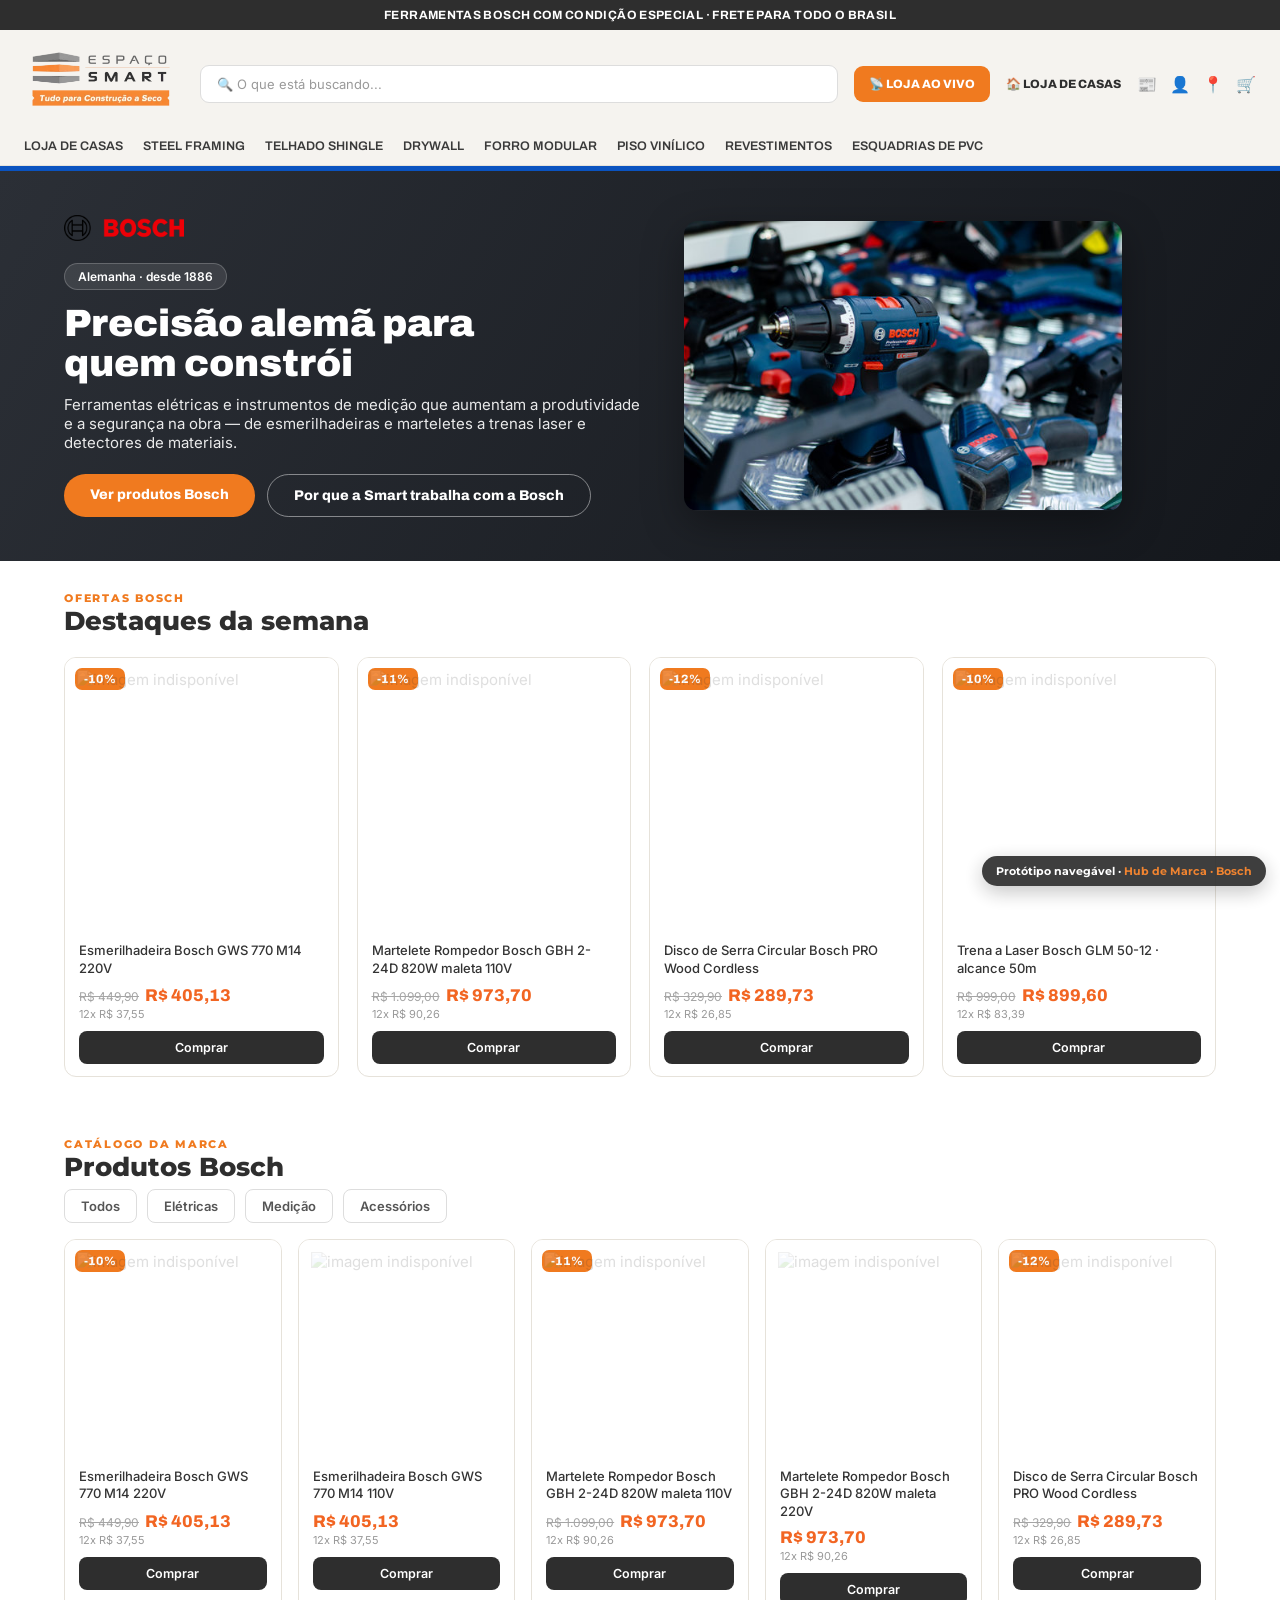
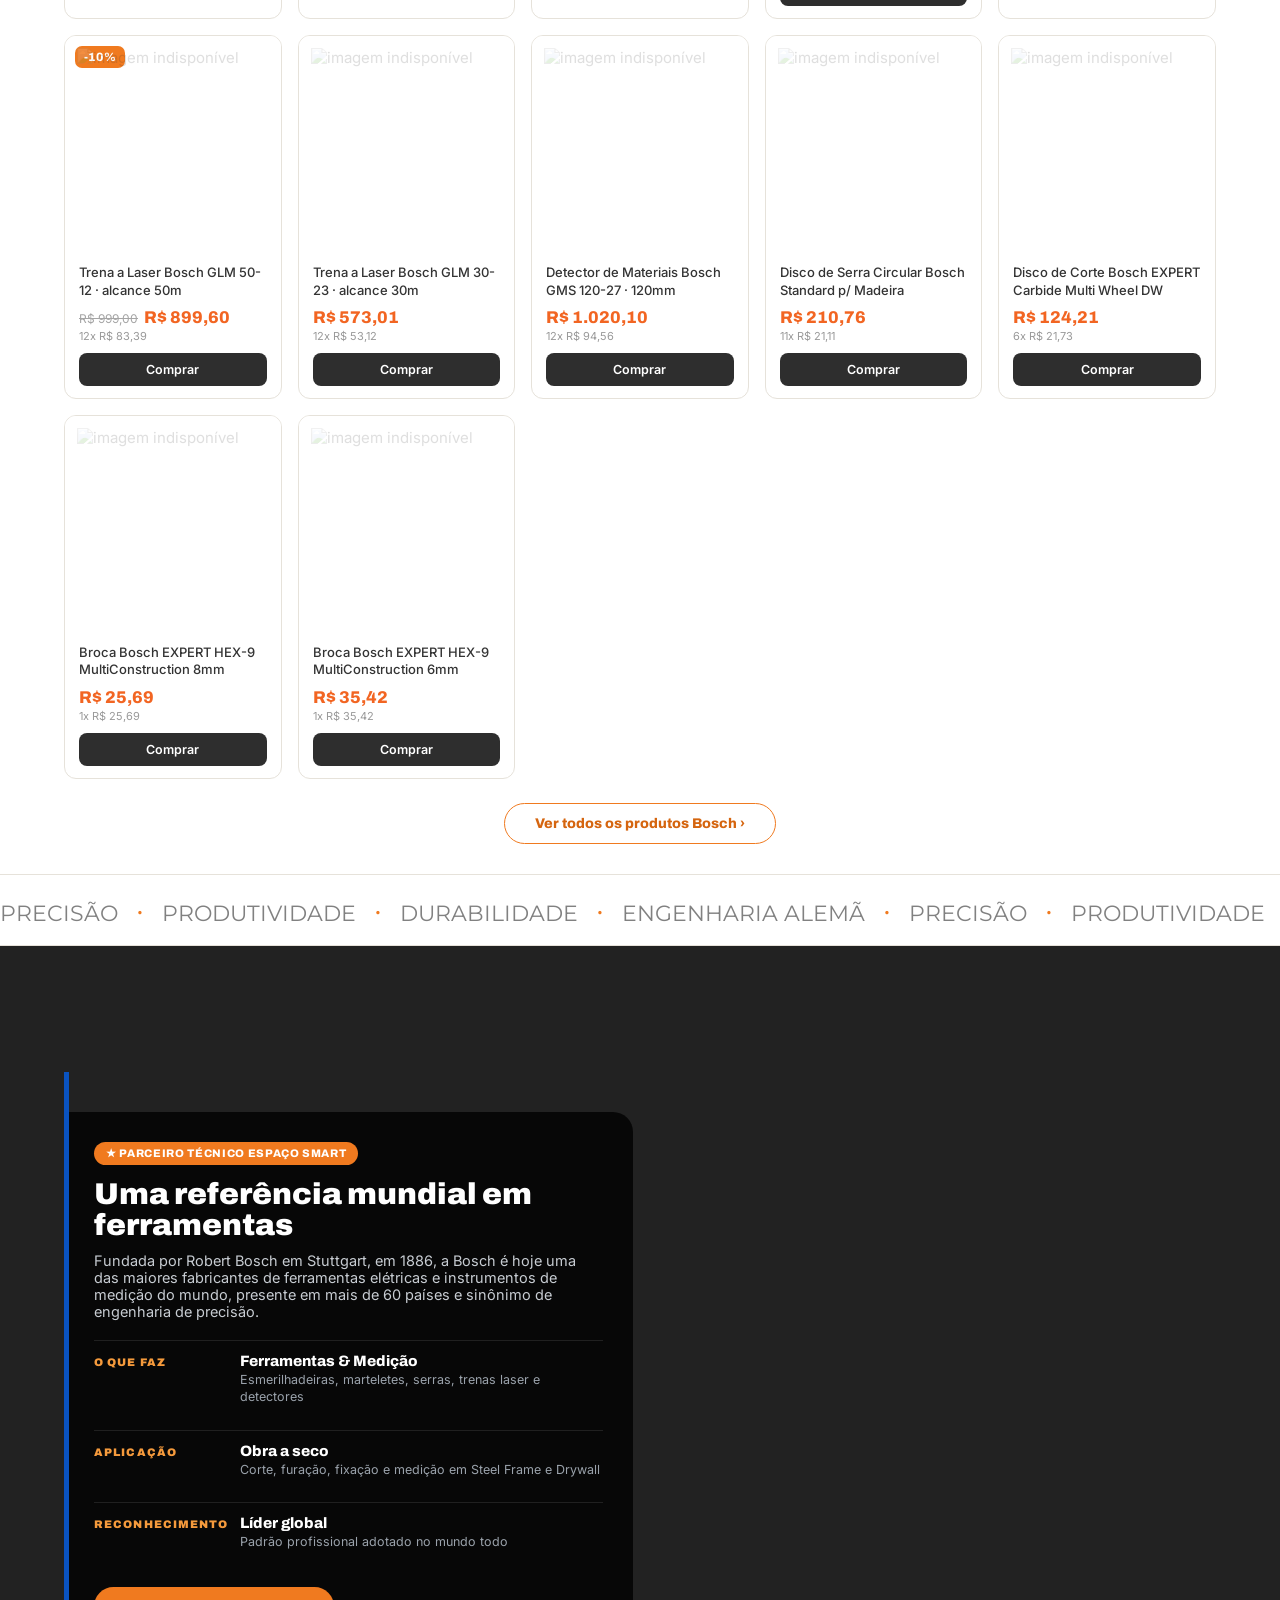
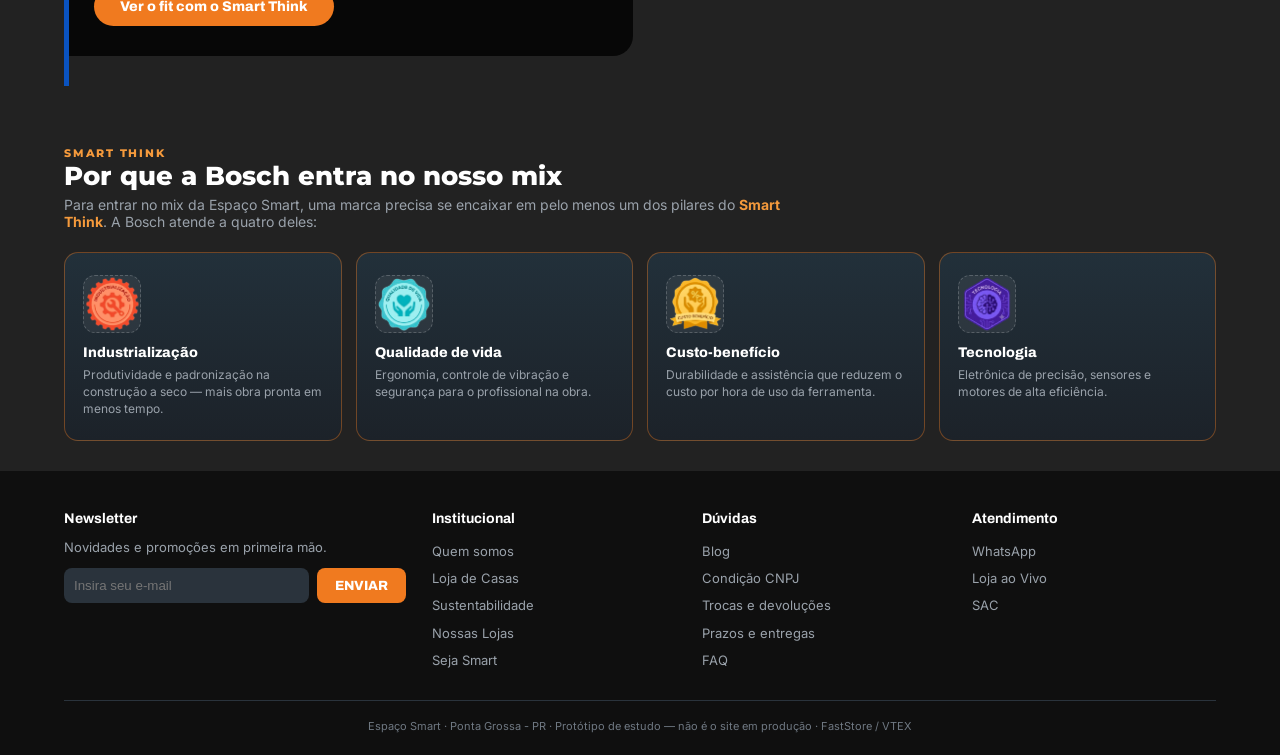
==== marca-bosch/index.html @ 86fde52f "Criação de um modelo para um novo site da Espaço Smart" ====
<!doctype html>
<html lang="pt-BR">
  <head>
    <meta charset="UTF-8" />
    <meta name="viewport" content="width=device-width, initial-scale=1.0" />
    <title>Espaço Smart — Marca Bosch</title>
    <link rel="preconnect" href="https://fonts.googleapis.com" />
    <link rel="preconnect" href="https://fonts.gstatic.com" crossorigin />
    <link
      href="https://fonts.googleapis.com/css2?family=Archivo:wght@600;700;800;900&family=Inter:wght@400;500;600;700&family=Montserrat:wght@400;500;600;700&display=swap"
      rel="stylesheet"
    />
    <link rel="stylesheet" href="../style.css" />
    <link rel="stylesheet" href="style.css" />
  </head>
  <body class="brand-bosch">
    <!-- Hub de marca Bosch — catálogo real Espaço Smart -->
    <div class="badge">Protótipo navegável · <b>Hub de Marca · Bosch</b></div>

    <div class="topbar">
      FERRAMENTAS BOSCH COM CONDIÇÃO ESPECIAL · FRETE PARA TODO O BRASIL
    </div>

    <!-- HEADER reaproveitado -->
    <header>
      <div class="hd">
        <a class="logo" href="../index.html">
          <img src="../img/logo.webp" alt="Espaço Smart" />
        </a>
        <div class="search">🔍 O que está buscando...</div>
        <div class="live">📡 LOJA AO VIVO</div>
        <a class="casas-lnk" href="../index.html#casas">🏠 LOJA DE CASAS</a>
        <div class="hicons">
          <span>📰</span><span>👤</span><span>📍</span><span>🛒</span>
        </div>
      </div>
      <nav class="main">
        <a href="../index.html#casas">LOJA DE CASAS</a>
        <a href="../index.html">STEEL FRAMING</a>
        <a href="../hub-shingle/index.html">TELHADO SHINGLE</a>
        <a href="../index.html">DRYWALL</a>
        <a href="../index.html">FORRO MODULAR</a>
        <a href="../index.html">PISO VINÍLICO</a>
        <a href="../index.html">REVESTIMENTOS</a>
        <a href="../index.html">ESQUADRIAS DE PVC</a>
      </nav>
    </header>

    <!-- ===================== BRAND HERO ===================== -->
    <section class="brand-hero">
      <div class="brand-strip"></div>
      <div class="bh-in">
        <div class="bh-txt">
          <div class="bh-logo">
            <img src="../img/Bosch-logo.svg.webp" alt="Bosch" />
          </div>
          <span class="bh-origin">Alemanha · desde 1886</span>
          <h1>Precisão alemã para<br />quem constrói</h1>
          <p>
            Ferramentas elétricas e instrumentos de medição que aumentam a
            produtividade e a segurança na obra — de esmerilhadeiras e
            marteletes a trenas laser e detectores de materiais.
          </p>
          <div class="bh-cta">
            <a class="cta" href="#produtos">Ver produtos Bosch</a>
            <a class="cta ghost" href="#smartthink"
              >Por que a Smart trabalha com a Bosch</a
            >
          </div>
        </div>
        <div class="bh-pic"><img src="../img/Bosh_img1.jpg" alt="Bosch" /></div>
      </div>
    </section>

    <!-- ===================== BLOCO COMERCIAL ===================== -->
    <div class="wrap">
      <section class="pad">
        <div class="sec-head">
          <div>
            <div class="eye">Ofertas Bosch</div>
            <h2 class="blk">Destaques da semana</h2>
          </div>
        </div>
        <div class="row4" id="ofertasBosch"></div>
      </section>

      <section class="pad" id="produtos">
        <div class="eye">Catálogo da marca</div>
        <h2 class="blk">Produtos Bosch</h2>
        <div class="tabs" id="bTabs"></div>
        <div class="row5" id="bGrid"></div>
        <div class="vermais-wrap">
          <a class="vermais" id="verTodos" target="_blank" rel="noopener"
            >Ver todos os produtos Bosch ›</a
          >
        </div>
      </section>
    </div>

    <div class="marq"><div class="tk" id="mqBrand"></div></div>

    <!-- ===================== BLOCO INSTITUCIONAL ===================== -->
    <div class="inst">
      <div class="wrap">
        <!-- história / reconhecimento — layout próprio, arte transborda pelo topo -->
        <section class="pad">
          <div class="brand-story">
            <div class="bs-content">
              <span class="pion">★ Parceiro técnico Espaço Smart</span>
              <h2>Uma referência mundial em ferramentas</h2>
              <p class="lead">
                Fundada por Robert Bosch em Stuttgart, em 1886, a Bosch é hoje
                uma das maiores fabricantes de ferramentas elétricas e
                instrumentos de medição do mundo, presente em mais de 60 países
                e sinônimo de engenharia de precisão.
              </p>
              <div class="bs-rows">
                <div class="bs-row">
                  <span class="bs-k">O QUE FAZ</span>
                  <div>
                    <h5>Ferramentas & Medição</h5>
                    <p>
                      Esmerilhadeiras, marteletes, serras, trenas laser e
                      detectores
                    </p>
                  </div>
                </div>
                <div class="bs-row">
                  <span class="bs-k">APLICAÇÃO</span>
                  <div>
                    <h5>Obra a seco</h5>
                    <p>
                      Corte, furação, fixação e medição em Steel Frame e Drywall
                    </p>
                  </div>
                </div>
                <div class="bs-row">
                  <span class="bs-k">RECONHECIMENTO</span>
                  <div>
                    <h5>Líder global</h5>
                    <p>Padrão profissional adotado no mundo todo</p>
                  </div>
                </div>
              </div>
              <a class="cta" href="#smartthink">Ver o fit com o Smart Think</a>
            </div>
            <!-- ARTE (placeholder): banner do site — trocar por arte exclusiva -->
          </div>
        </section>

        <!-- SMART THINK -->
        <section class="pad" id="smartthink">
          <div class="eye" style="color: var(--laranja-2)">Smart Think</div>
          <h2 class="blk">Por que a Bosch entra no nosso mix</h2>
          <p class="st-sub">
            Para entrar no mix da Espaço Smart, uma marca precisa se encaixar em
            pelo menos um dos pilares do <b>Smart Think</b>. A Bosch atende a
            quatro deles:
          </p>
          <div class="smartthink" id="pillars"></div>
        </section>
      </div>
    </div>

    <!-- FOOTER reaproveitado -->
    <footer>
      <div class="wrap">
        <div class="ftg">
          <div>
            <h5>Newsletter</h5>
            <p style="color: #9aa2ab">Novidades e promoções em primeira mão.</p>
            <div class="np">
              <input placeholder="Insira seu e-mail" /><button>ENVIAR</button>
            </div>
          </div>
          <div>
            <h5>Institucional</h5>
            <ul>
              <li><a href="../index.html">Quem somos</a></li>
              <li><a href="../index.html#casas">Loja de Casas</a></li>
              <li>Sustentabilidade</li>
              <li>Nossas Lojas</li>
              <li>Seja Smart</li>
            </ul>
          </div>
          <div>
            <h5>Dúvidas</h5>
            <ul>
              <li>Blog</li>
              <li>Condição CNPJ</li>
              <li>Trocas e devoluções</li>
              <li>Prazos e entregas</li>
              <li>FAQ</li>
            </ul>
          </div>
          <div>
            <h5>Atendimento</h5>
            <ul>
              <li>WhatsApp</li>
              <li>Loja ao Vivo</li>
              <li>SAC</li>
            </ul>
          </div>
        </div>
        <div class="ftbar">
          Espaço Smart · Ponta Grossa - PR · Protótipo de estudo — não é o site
          em produção · FastStore / VTEX
        </div>
      </div>
    </footer>

    <script src="script.js"></script>
  </body>
</html>
---- style.css ----
:root {
  --laranja: #f07a1f;
  --laranja-esc: #d5650f;
  --laranja-2: #f59a3c;
  --ink: #2e2e2e;
  --ink2: #4a4b4d;
  --body: #4a4a4a;
  --mut: #8a857b;
  --line: #e6e2da;
  --panel: #f5f3ef;
  --white: #fff;
  --preco: #f26522;
  --riscado: #a5a5a5;
  --verde: #2f7d5b;
  --slate: #222222;
  --slate2: #0f0f0f;
}
* {
  box-sizing: border-box;
}
html {
  scroll-behavior: smooth;
}
body {
  margin: 0;
  font-family: "Inter", system-ui, sans-serif;
  color: var(--ink);
  background: #fff;
  font-size: 15px;
  -webkit-font-smoothing: antialiased;
}
img {
  display: block;
  max-width: 100%;
}
a {
  color: inherit;
  text-decoration: none;
}
.wrap {
  max-width: 1200px;
  margin: 0 auto;
  padding: 0 24px;
}
h2.blk {
  font-family: "montserrat";
  font-weight: 800;
  font-size: 26px;
  margin: 0 0 4px;
}
.eye {
  font-family: "montserrat";
  font-weight: 800;
  font-size: 11px;
  letter-spacing: 0.16em;
  text-transform: uppercase;
  color: var(--laranja);
}

/* badge protótipo */
.badge {
  position: fixed;
  right: 14px;
  bottom: 14px;
  z-index: 200;
  background: var(--ink);
  color: #fff;
  font-family: "Montserrat";
  font-weight: 700;
  font-size: 11px;
  padding: 8px 14px;
  border-radius: 999px;
  box-shadow: 0 6px 20px rgba(0, 0, 0, 0.25);
  opacity: 0.92;
}
.badge b {
  color: var(--laranja);
}

/* ===== topbar + header ===== */
.topbar {
  background: var(--ink);
  color: #fff;
  text-align: center;
  font-family: "Archivo";
  font-weight: 700;
  font-size: 12px;
  letter-spacing: 0.03em;
  padding: 8px;
}
header {
  background: var(--panel);
  position: sticky;
  top: 0;
  z-index: 60;
  border-bottom: 1px solid var(--line);
}
.hd {
  display: flex;
  align-items: center;
  gap: 16px;
  padding: 12px 24px;
}
.logo {
  width: 160px;
  margin-bottom: 12px;
}
.logo b {
  color: var(--laranja);
}
.logo small {
  display: block;
  background: var(--laranja);
  color: #fff;
  font-size: 8px;
  font-weight: 700;
  padding: 2px 5px;
  margin-top: 4px;
  letter-spacing: 0.02em;
}
.search {
  flex: 1;
  background: #fff;
  border: 1px solid #ddd;
  border-radius: 9px;
  padding: 10px 16px;
  color: #9a9a9a;
  font-size: 13px;
}
.live {
  background: var(--laranja);
  color: #fff;
  font-family: "Archivo";
  font-weight: 800;
  font-size: 12px;
  padding: 11px 15px;
  border-radius: 9px;
  white-space: nowrap;
}
.casas-lnk {
  font-family: "Archivo";
  font-weight: 800;
  font-size: 12px;
  white-space: nowrap;
  color: var(--ink);
}
.hicons {
  display: flex;
  gap: 13px;
  color: #666;
  font-size: 16px;
}
nav.main {
  display: flex;
  gap: 20px;
  padding: 0 24px 12px;
  font-family: "Archivo";
  font-weight: 600;
  font-size: 12.5px;
  color: #3a3a3a;
  flex-wrap: wrap;
}
nav.main a.hot {
  color: var(--laranja-esc);
}

/* ===== rótulo de bloco ===== */
.blocklabel {
  max-width: 1200px;
  margin: 26px auto 6px;
  padding: 0 24px;
  display: flex;
  align-items: center;
  gap: 12px;
}
.blocklabel .n {
  font-family: "Archivo";
  font-weight: 900;
  font-size: 13px;
  color: #fff;
  background: var(--laranja);
  border-radius: 6px;
  padding: 4px 9px;
}
.blocklabel .t {
  font-family: "Archivo";
  font-weight: 800;
  font-size: 14px;
  letter-spacing: 0.02em;
}
.blocklabel .d {
  font-size: 12px;
  color: var(--mut);
}

/* ===== HERO carrossel ===== */
.hero {
  position: relative;
  overflow: hidden;
  background: linear-gradient(120deg, #33445f, #1f2c46);
}
.hero .slides {
  position: relative;
  height: 340px;
}

@media (max-width: 768px) {
  .hero .slides {
    height: 160px;
  }
}
.slide {
  position: absolute;
  inset: 0;
  opacity: 0;
  transition: opacity 0.6s;
  display: flex;
  flex-direction: row;
}
.slide.on {
  opacity: 1;
}
.slide .in {
  max-width: 1200px;
  margin: 0 auto;
  padding: 0 40px;
  display: flex;
  align-items: center;
  width: 100%;
  gap: 30px;
}
.slide .txt {
  flex: 1;
  color: #fff;
  max-width: 520px;
}
.slide .ky {
  font-family: "Archivo";
  font-weight: 800;
  font-size: 11px;
  letter-spacing: 0.16em;
  color: var(--laranja-2);
  text-transform: uppercase;
}
.slide h1 {
  font-family: "Archivo";
  font-weight: 900;
  font-size: 38px;
  line-height: 1;
  margin: 8px 0 6px;
}
.slide p {
  margin: 0 0 6px;
  opacity: 0.9;
  font-size: 15px;
}
.slide .price {
  font-family: "Archivo";
  font-weight: 800;
  font-size: 15px;
  margin-top: 8px;
}
.slide .price s {
  color: #b9c2d0;
  font-weight: 400;
  margin-right: 8px;
}
.slide .price b {
  font-size: 30px;
}
.slide .cta {
  display: inline-block;
  margin-top: 14px;
  background: var(--laranja);
  color: #fff;
  font-family: "Archivo";
  font-weight: 800;
  font-size: 15px;
  padding: 12px 26px;
  border-radius: 30px;
  cursor: pointer;
  transition: 0.15s;
}
.slide .cta:hover {
  background: var(--laranja-esc);
}
.slide .pic {
  width: 42%;
  height: 74%;
  border-radius: 12px;
  overflow: hidden;
  box-shadow: 0 12px 40px rgba(0, 0, 0, 0.35);
}
.slide .pic img {
  width: 100%;
  height: 100%;
  object-fit: cover;
}

.slide .banner-full {
  width: 100%;
  height: 100%;
  overflow: hidden;
}

.slide .banner-full img {
  width: 100%;
  height: 100%;
  object-fit: cover;
  object-position: center;
}

.hero .dots {
  position: absolute;
  bottom: 14px;
  left: 50%;
  transform: translateX(-50%);
  display: flex;
  gap: 8px;
  z-index: 5;
}
.hero .dots i {
  width: 9px;
  height: 9px;
  border-radius: 50%;
  background: rgb(141, 141, 141);
  cursor: pointer;
}
.hero .dots i.on {
  background: var(--laranja);
}
.hero .nav {
  position: absolute;
  top: 50%;
  transform: translateY(-50%);
  width: 40px;
  height: 40px;
  border-radius: 50%;
  background: rgba(0, 0, 0, 0.35);
  color: #e7e7e7;
  display: flex;
  align-items: center;
  justify-content: center;
  cursor: pointer;
  z-index: 5;
  font-size: 20px;
}
.hero .nav.l {
  left: 14px;
}
.hero .nav.r {
  right: 14px;
}

/* ===== coverflow categorias ===== */
.cover {
  position: relative;
  height: 190px;
  overflow: hidden;
  margin-top: 8px;
}
.cover .track {
  position: absolute;
  left: 50%;
  top: 20px;
  display: flex;
  gap: 12px;
  transition: transform 0.5s cubic-bezier(0.25, 0.8, 0.3, 1);
}
.cover .cat {
  width: 150px;
  text-align: center;
  transition: 0.5s;
  opacity: 0.5;
  transform: scale(0.8);
  cursor: pointer;
  flex: 0 0 auto;
}
.cover .cat.center {
  opacity: 1;
  transform: scale(1.15);
}

.cover .cat.near {
  opacity: 0.8;
  transform: scale(0.95);
}
.cover .cat .em img {
  width: 60px;
  height: 60px;
  object-fit: contain;
  margin: 0 auto;
}

.cover .cat .cap {
  font-family: "montserrat";
  font-weight: 700;
  font-size: 12px;
  color: var(--ink2);
  margin-top: 6px;
}
.cover .cnav {
  position: absolute;
  top: 50%;
  transform: translateY(-50%);
  width: 38px;
  height: 38px;
  border-radius: 50%;
  background: #fff;
  border: 1px solid var(--line);
  display: flex;
  align-items: center;
  justify-content: center;
  cursor: pointer;
  z-index: 5;
  color: #666;
}
.cover .cnav.l {
  left: 20px;
}
.cover .cnav.r {
  right: 20px;
}

/* ===== grades de produto ===== */
.row5 {
  display: grid;
  grid-template-columns: repeat(5, 1fr);
  gap: 16px;
}
.row4 {
  display: grid;
  grid-template-columns: repeat(4, 1fr);
  gap: 18px;
}
.row3 {
  display: grid;
  grid-template-columns: repeat(3, 1fr);
  gap: 18px;
}
.pcard {
  display: block;
  border: 1px solid var(--line);
  border-radius: 12px;
  overflow: hidden;
  background: #fff;
  transition: 0.18s;
  position: relative;
}
.pcard:hover {
  box-shadow: 0 10px 28px rgba(0, 0, 0, 0.1);
  transform: translateY(-3px);
}
.pcard .thumb {
  aspect-ratio: 1/1;
  overflow: hidden;
  background: #f2f2f2;
}
.pcard .thumb img {
  width: 100%;
  height: 100%;
  object-fit: cover;
}
.pcard .badge-off {
  position: absolute;
  top: 10px;
  left: 10px;
  background: var(--laranja);
  color: #fff;
  font-family: "Archivo";
  font-weight: 800;
  font-size: 12px;
  padding: 4px 9px;
  border-radius: 7px;
}
.pcard .pb {
  padding: 12px 14px;
}
.pcard h4 {
  font-family: "Inter";
  font-weight: 500;
  font-size: 13px;
  margin: 0 0 8px;
  line-height: 1.35;
  color: #333;
  min-height: 36px;
}
.pcard .now {
  color: var(--preco);
  font-family: "Archivo";
  font-weight: 800;
  font-size: 17px;
}
.pcard .old {
  color: var(--riscado);
  text-decoration: line-through;
  font-size: 12px;
  margin-right: 6px;
}
.pcard .parc {
  color: #9a9a9a;
  font-size: 11px;
  margin-top: 2px;
}
.pcard .buy {
  margin-top: 10px;
  background: var(--ink);
  color: #fff;
  text-align: center;
  border-radius: 8px;
  padding: 9px;
  font-size: 12.5px;
  font-weight: 600;
  cursor: pointer;
}
.pcard .buy:hover {
  background: var(--laranja);
}

section.pad {
  padding: 30px 0;
}
.sec-head {
  display: flex;
  align-items: end;
  justify-content: space-between;
  margin-bottom: 16px;
}
.tabs {
  display: flex;
  gap: 10px;
  margin: 6px 0 16px;
  flex-wrap: wrap;
}
.tab {
  border: 1px solid #ddd;
  border-radius: 8px;
  padding: 8px 16px;
  font-size: 13px;
  font-weight: 600;
  color: #555;
  cursor: pointer;
}
.tab.on {
  border-color: var(--laranja);
  color: var(--laranja-esc);
  background: #fff4ef;
}

/* etapas da obra */
.etapas {
  display: grid;
  grid-template-columns: repeat(4, 1fr);
  gap: 14px;
}
.etapa {
  border: 1px solid var(--line);
  border-radius: 12px;
  padding: 20px;
  text-align: center;
  cursor: pointer;
  transition: 0.18s;
  background: #fff;
}
.etapa:hover {
  border-color: var(--laranja);
  transform: translateY(-3px);
}
.etapa .em {
  font-size: 40px;
}
.etapa h5 {
  font-family: "Archivo";
  font-weight: 800;
  font-size: 14px;
  margin: 10px 0 4px;
}
.etapa p {
  margin: 0;
  font-size: 12px;
  color: var(--mut);
}
.etapa .step {
  font-family: "Archivo";
  font-weight: 900;
  color: var(--laranja);
  font-size: 12px;
}

/* faixa condições */
.cond {
  display: grid;
  grid-template-columns: repeat(3, 1fr);
  gap: 16px;
  background: var(--panel);
  border-radius: 14px;
  padding: 22px;
}
.cond .c {
  display: flex;
  gap: 12px;
  align-items: center;
}
.cond .em {
  font-size: 30px;
}
.cond h5 {
  font-family: "Archivo";
  font-weight: 800;
  font-size: 14px;
  margin: 0;
}
.cond p {
  margin: 0;
  font-size: 12px;
  color: var(--mut);
}

/* kits */
.kit {
  border-radius: 14px;
  overflow: hidden;
  position: relative;
  height: 180px;
  color: #fff;
  display: flex;
  align-items: end;
  cursor: pointer;
}
.kit img {
  position: absolute;
  inset: 0;
  width: 100%;
  height: 100%;
  object-fit: cover;
  z-index: 0;
}
.kit::after {
  content: "";
  position: absolute;
  inset: 0;
  background: linear-gradient(0deg, rgba(0, 0, 0, 0.72), transparent 70%);
  z-index: 1;
}
.kit .kb {
  position: relative;
  z-index: 2;
  padding: 18px;
}
.kit h4 {
  font-family: "Archivo";
  font-weight: 800;
  font-size: 19px;
  margin: 0;
}
.kit span {
  font-size: 12px;
  opacity: 0.9;
}

/* ===== marquee ===== */
.marq {
  overflow: hidden;
  white-space: nowrap;
  padding: 16px 0;
  background: #fff;
  border-block: 1px solid var(--line);
}
.marq.dark {
  background: var(--slate2);
  border-color: #2b333b;
}
.marq .tk {
  display: inline-block;
  font-family: "montserrat";
  font-size: 22px;
  color: #818181;
  animation: sc 40s linear infinite;
}
.marq.dark .tk {
  color: #3f4a56;
}
.marq .tk span {
  color: var(--laranja);
  margin: 0 12px;
  font-size: 1.4em;
}
@keyframes sc {
  from {
    transform: translateX(0);
  }
  to {
    transform: translateX(-50%);
  }
}
@media (prefers-reduced-motion: reduce) {
  .marq .tk,
  .cover .track {
    animation: none;
  }
}

/* ===== BLOCO INSTITUCIONAL ===== */
.inst {
  background: var(--slate);
  color: #e7e4de;
}
.inst .eye {
  color: var(--laranja-2);
}
.inst h2.blk {
  color: #fff;
}

/* dois cards grandes (bridge) */
.bridge {
  display: grid;
  grid-template-columns: 1fr 1fr;
  gap: 22px;
}
.bigcard {
  position: relative;
  height: 300px;
  border-radius: 18px;
  overflow: hidden;
  display: flex;
  align-items: end;
  cursor: pointer;
}
.bigcard img {
  position: absolute;
  inset: 0;
  width: 100%;
  height: 100%;
  object-fit: cover;
  z-index: 0;
  transition: 0.4s;
}
.bigcard:hover img {
  transform: scale(1.05);
}
.bigcard::after {
  content: "";
  position: absolute;
  inset: 0;
  background: linear-gradient(
    0deg,
    rgba(10, 14, 18, 0.85),
    rgba(10, 14, 18, 0.15)
  );
  z-index: 1;
}
.bigcard .bc {
  position: relative;
  z-index: 2;
  padding: 28px;
  color: #fff;
}
.bigcard .ky {
  font-family: "Archivo";
  font-weight: 800;
  font-size: 11px;
  letter-spacing: 0.14em;
  color: var(--laranja-2);
  text-transform: uppercase;
}
.bigcard h3 {
  font-family: "Archivo";
  font-weight: 900;
  font-size: 28px;
  margin: 6px 0 6px;
  line-height: 1.02;
}
.bigcard p {
  margin: 0 0 12px;
  font-size: 13.5px;
  opacity: 0.9;
  max-width: 90%;
}
.bigcard .go {
  font-family: "Archivo";
  font-weight: 800;
  font-size: 13px;
  color: #fff;
}
.bigcard .go::after {
  content: " →";
}

/* LOJA DE CASAS destaque */
.casas {
  position: relative;
  overflow: hidden;
  border-radius: 20px;
  margin-top: 8px;
}
.casas .bg {
  position: absolute;
  inset: 0;
  z-index: 0;
}
.casas .bg img {
  width: 100%;
  height: 100%;
  object-fit: cover;
}
.casas::after {
  content: "";
  position: absolute;
  inset: 0;
  background: linear-gradient(
    90deg,
    rgba(15, 20, 26, 0.94),
    rgba(15, 20, 26, 0.72) 55%,
    rgba(15, 20, 26, 0.5)
  );
  z-index: 1;
}
.casas .ct {
  position: relative;
  z-index: 2;
  padding: 44px 46px;
  color: #fff;
  max-width: 620px;
}
.casas .pion {
  display: inline-block;
  background: var(--laranja);
  color: #fff;
  font-family: "Archivo";
  font-weight: 800;
  font-size: 11px;
  letter-spacing: 0.06em;
  padding: 5px 12px;
  border-radius: 999px;
  text-transform: uppercase;
}
.casas h2 {
  font-family: "Archivo";
  font-weight: 900;
  font-size: 38px;
  line-height: 1.02;
  margin: 14px 0 10px;
}
.casas .lead {
  font-size: 15px;
  opacity: 0.92;
  margin: 0 0 22px;
  max-width: 90%;
}
.steps {
  display: flex;
  gap: 12px;
  margin-bottom: 24px;
  flex-wrap: wrap;
}
.steps .st {
  flex: 1;
  min-width: 150px;
  background: rgba(255, 255, 255, 0.07);
  border: 1px solid rgba(255, 255, 255, 0.14);
  border-radius: 12px;
  padding: 14px;
}
.steps .st .num {
  font-family: "Archivo";
  font-weight: 900;
  color: var(--laranja-2);
  font-size: 13px;
}
.steps .st h5 {
  font-family: "Archivo";
  font-weight: 800;
  font-size: 14px;
  margin: 6px 0 4px;
}
.steps .st p {
  margin: 0;
  font-size: 12px;
  opacity: 0.85;
}
.casas .cta {
  display: inline-block;
  background: var(--laranja);
  color: #fff;
  font-family: "Archivo";
  font-weight: 800;
  font-size: 15px;
  padding: 13px 28px;
  border-radius: 30px;
  cursor: pointer;
}
.casas .cta:hover {
  background: var(--laranja-esc);
}

/* filtro estilos + vitrine projetos */
.stylefilter {
  display: flex;
  gap: 10px;
  flex-wrap: wrap;
  margin: 0 0 16px;
}
.stylefilter .sf {
  display: flex;
  align-items: center;
  gap: 8px;
  border: 1px solid rgba(255, 255, 255, 0.2);
  border-radius: 999px;
  padding: 7px 14px;
  font-size: 12.5px;
  font-weight: 600;
  color: #cfcbc3;
  cursor: pointer;
  background: rgba(255, 255, 255, 0.05);
}
.stylefilter .sf.on {
  border-color: var(--laranja);
  color: #fff;
  background: rgba(240, 122, 31, 0.18);
}
.stylefilter .sf .em {
  font-size: 18px;
}
.vitrine {
  display: grid;
  grid-template-columns: repeat(4, 1fr);
  gap: 16px;
}
.proj {
  background: #20272e;
  border: 1px solid rgba(255, 255, 255, 0.08);
  border-radius: 14px;
  overflow: hidden;
  cursor: pointer;
  transition: 0.18s;
}
.proj:hover {
  transform: translateY(-4px);
  border-color: rgba(240, 122, 31, 0.5);
}
.proj .th {
  aspect-ratio: 4/3;
  overflow: hidden;
}
.proj .th img {
  width: 100%;
  height: 100%;
  object-fit: cover;
  transition: 0.4s;
}
.proj:hover .th img {
  transform: scale(1.06);
}
.proj .pj {
  padding: 12px 14px;
  color: #e7e4de;
}
.proj h4 {
  font-family: "Archivo";
  font-weight: 800;
  font-size: 14px;
  margin: 0 0 3px;
}
.proj .m2 {
  font-size: 11px;
  color: #9aa2ab;
}
.proj .fin {
  color: var(--laranja-2);
  font-family: "Archivo";
  font-weight: 700;
  font-size: 12px;
  margin-top: 6px;
}

/* cases institucionais */
.cases-g {
  display: grid;
  grid-template-columns: repeat(4, 1fr);
  gap: 16px;
}
.casecard {
  position: relative;
  border-radius: 14px;
  overflow: hidden;
  height: 210px;
  cursor: pointer;
}
.casecard img {
  position: absolute;
  inset: 0;
  width: 100%;
  height: 100%;
  object-fit: cover;
  transition: 0.4s;
}
.casecard:hover img {
  transform: scale(1.06);
}
.casecard::after {
  content: "";
  position: absolute;
  inset: 0;
  background: linear-gradient(0deg, rgba(0, 0, 0, 0.7), transparent 60%);
  z-index: 1;
}
.casecard .cc {
  position: relative;
  z-index: 2;
  height: 100%;
  display: flex;
  flex-direction: column;
  justify-content: end;
  padding: 16px;
  color: #fff;
}
.casecard .play {
  position: absolute;
  top: 12px;
  right: 12px;
  z-index: 2;
  background: var(--laranja);
  color: #fff;
  font-size: 10px;
  font-weight: 700;
  padding: 4px 9px;
  border-radius: 999px;
}
.casecard h4 {
  font-family: "Archivo";
  font-weight: 800;
  font-size: 14px;
  margin: 0;
}
.casecard .assistir {
  font-size: 12px;
  color: var(--laranja-2);
  font-weight: 700;
  margin-top: 2px;
}

/* sustentômetro */
.sust {
  background: linear-gradient(180deg, #1f3a2b, #173022);
  border-radius: 18px;
  padding: 38px;
  text-align: center;
}
.sust h2 {
  font-family: "Archivo";
  font-weight: 800;
  font-size: 28px;
  color: #8fd6a8;
  margin: 0 0 4px;
  letter-spacing: 0.03em;
}
.sust .s2 {
  color: #bfe6cc;
  margin: 0 0 26px;
  font-size: 14px;
}
.sust .g {
  display: grid;
  grid-template-columns: repeat(4, 1fr);
  gap: 22px;
}
.sust .n {
  font-family: "Archivo";
  font-weight: 900;
  font-size: 32px;
  color: #a6e0ba;
}
.sust .u {
  font-size: 12px;
  color: #bfe6cc;
}
.sust .k {
  font-family: "Archivo";
  font-weight: 700;
  font-size: 13px;
  color: #fff;
  margin-top: 8px;
}
.sust .eq {
  font-size: 11px;
  color: #8bbf9c;
}

/* reels */
.reels {
  display: grid;
  grid-template-columns: repeat(5, 1fr);
  gap: 16px;
}
.reel {
  aspect-ratio: 9/15;
  border-radius: 14px;
  overflow: hidden;
  position: relative;
  cursor: pointer;
  background: #20272e;
}
.reel img {
  width: 100%;
  height: 100%;
  object-fit: cover;
}
.reel::after {
  content: "▶";
  position: absolute;
  inset: 0;
  display: flex;
  align-items: center;
  justify-content: center;
  color: #fff;
  font-size: 26px;
  text-shadow: 0 2px 8px rgba(0, 0, 0, 0.5);
}
.reel:nth-child(4),
.reel:nth-child(5) {
  background: linear-gradient(160deg, #2a333c, #1c2229);
}

/* treinamento band */
.train {
  background: linear-gradient(90deg, var(--laranja) 52%, #111 52%);
  border-radius: 16px;
  min-height: 120px;
  display: flex;
  align-items: center;
  color: #fff;
  padding: 0 34px;
  gap: 18px;
}
.train .t1 {
  font-family: "Archivo";
  font-weight: 900;
  font-style: italic;
  font-size: 26px;
  line-height: 1;
}
.train .t2 {
  margin-left: auto;
  text-align: right;
  font-family: "Archivo";
  font-weight: 700;
  font-size: 15px;
}

/* ecossistema + marcas */
.eco {
  display: grid;
  grid-template-columns: repeat(4, 1fr);
  gap: 16px;
}
.ecoc {
  background: #20272e;
  border: 1px solid rgba(255, 255, 255, 0.08);
  border-radius: 14px;
  padding: 20px;
}
.ecoc .em {
  font-size: 30px;
}
.ecoc h4 {
  font-family: "Archivo";
  font-weight: 800;
  font-size: 14px;
  margin: 12px 0 6px;
  color: #fff;
}
.ecoc p {
  margin: 0;
  font-size: 12px;
  color: #9aa2ab;
}
.brands {
  display: grid;
  grid-template-columns: repeat(8, 1fr);
  gap: 14px;
  align-items: center;
}
.brand {
  height: 44px;
  background: rgba(255, 255, 255, 0.06);
  border-radius: 8px;
  display: flex;
  align-items: center;
  justify-content: center;
  font-family: "Archivo";
  font-weight: 700;
  font-size: 11px;
  color: #8a929b;
  text-align: center;
  padding: 4px;
  transition: 0.18s;
}
.brand.brand-link {
  cursor: pointer;
  color: #d7dbe0;
  border: 1px solid rgba(240, 122, 31, 0.35);
}
.brand.brand-link:hover {
  background: rgba(240, 122, 31, 0.16);
  color: #fff;
  border-color: var(--laranja);
}

/* lojas */
.lojas-g {
  display: grid;
  grid-template-columns: repeat(5, 1fr);
  gap: 16px;
}
.loja {
  background: #dbdbdb;
  border-radius: 12px;
  padding: 10px;
  display: flex;
  flex-direction: column;
}
.loja .th {
  height: 140px;
  border-radius: 8px; /* Arredonda as quinas da imagem por dentro do card */
  overflow: hidden;
  margin-bottom: 12px;
  flex-shrink: 0;
}
.loja .th img {
  display: flex;
  width: 100%;
  height: 100%;
  object-fit: cover;
  border-radius: 8px;
  flex-direction: column;
  padding: 0 4px 6px 4px;
}

.loja .lt {
  display: flex;
  justify-content: space-between;
  align-items: flex-start;
  gap: 8px;
  margin-bottom: 6px;
}

.loja .lt h4 {
  font-family: "Archivo";
  font-weight: 800;
  font-size: 13px;
  color: #2e2e2e; /* Força a cor do título */
  margin: 0;
  line-height: 1.2;
}

.loja .lt .pin {
  color: #9aa2ab;
  width: 14px;
  flex-shrink: 0;
  margin-top: 2px;
}

.loja p {
  margin: 0;
  font-size: 11px;
  color: #6f7882; /* Cinza médio/claro para o endereço */
  line-height: 1.4;
}

/* footer */
footer {
  background: var(--slate2);
  color: #9aa2ab;
  padding: 40px 0 22px;
  font-size: 13px;
}
.ftg {
  display: grid;
  grid-template-columns: 1.4fr 1fr 1fr 1fr;
  gap: 26px;
}
footer h5 {
  font-family: "Archivo";
  font-weight: 700;
  color: #fff;
  font-size: 14px;
  margin: 0 0 12px;
}
footer ul {
  list-style: none;
  padding: 0;
  margin: 0;
  line-height: 2.1;
}
footer .np {
  display: flex;
  gap: 8px;
  margin-top: 10px;
}
footer .np input {
  flex: 1;
  border: 0;
  border-radius: 8px;
  padding: 10px;
  background: #2a333c;
  color: #fff;
}
footer .np button {
  background: var(--laranja);
  border: 0;
  color: #fff;
  border-radius: 8px;
  padding: 0 18px;
  font-weight: 800;
  font-family: "Archivo";
  cursor: pointer;
}
.ftbar {
  border-top: 1px solid #2a333c;
  margin-top: 26px;
  padding-top: 18px;
  text-align: center;
  font-size: 11px;
  color: #6f7882;
}

/* lightbox */
.lb {
  position: fixed;
  inset: 0;
  background: rgba(10, 12, 15, 0.85);
  z-index: 300;
  display: none;
  align-items: center;
  justify-content: center;
  padding: 30px;
}
.lb.on {
  display: flex;
}
.lb .box {
  background: #fff;
  border-radius: 16px;
  overflow: hidden;
  max-width: 720px;
  width: 100%;
}
.lb .box img {
  width: 100%;
  height: 340px;
  object-fit: cover;
}
.lb .box .lc {
  padding: 22px 26px;
}
.lb .box h3 {
  font-family: "Archivo";
  font-weight: 800;
  margin: 0 0 6px;
}
.lb .box p {
  margin: 0 0 14px;
  color: var(--body);
  font-size: 14px;
}
.lb .box .x {
  position: absolute;
  top: 22px;
  right: 26px;
  color: #fff;
  font-size: 26px;
  cursor: pointer;
  z-index: 2;
}
.lb .box .cta {
  display: inline-block;
  background: var(--laranja);
  color: #fff;
  font-family: "Archivo";
  font-weight: 800;
  padding: 10px 22px;
  border-radius: 24px;
  cursor: pointer;
}

@media (max-width: 960px) {
  nav.main,
  .hicons,
  .casas-lnk {
    display: none;
  }
  .row5,
  .reels,
  .brands,
  .vitrine,
  .cases-g,
  .eco {
    grid-template-columns: repeat(2, 1fr);
  }
  .row4,
  .row3,
  .etapas,
  .cond,
  .lojas-g {
    grid-template-columns: repeat(2, 1fr);
  }
  .bridge {
    grid-template-columns: 1fr;
  }
  .sust .g {
    grid-template-columns: repeat(2, 1fr);
  }
  .ftg {
    grid-template-columns: 1fr 1fr;
  }
  .slide h1 {
    font-size: 26px;
  }
  .slide .pic {
    display: none;
  }
  .slide .in {
    padding: 0 24px;
  }
  .casas h2 {
    font-size: 26px;
  }
  .casas .ct {
    padding: 28px;
  }
}
---- marca-bosch/style.css ----
/* =====================================================================
   HUB DE MARCA — estilos específicos (base vem de ../style.css)
   Cor de destaque da marca via --brand (definida por classe no body).
   ===================================================================== */
.brand-bosch {
  --brand: #0a53c0;
}
.brand-owa {
  --brand: #ff0000;
}

/* ---------- BRAND HERO ---------- */
.brand-hero {
  position: relative;
  background: linear-gradient(120deg, #2b2f36, #14171c);
  color: #fff;
  overflow: hidden;
}
.brand-strip {
  height: 5px;
  background: var(--brand);
}
.bh-in {
  max-width: 1200px;
  margin: 0 auto;
  padding: 44px 24px;
  display: flex;
  align-items: center;
  gap: 40px;
}
.bh-txt {
  flex: 1;
  max-width: 580px;
}
.bh-logo {
  width: 120px;
  max-width: 150px;
  margin-bottom: 12px;
}
.bh-origin {
  display: inline-block;
  margin: 10px 0 6px;
  background: rgba(255, 255, 255, 0.1);
  border: 1px solid rgba(255, 255, 255, 0.2);
  border-radius: 999px;
  padding: 5px 13px;
  font-size: 12px;
  font-weight: 600;
}
.bh-txt h1 {
  font-family: "Archivo";
  font-weight: 900;
  font-size: 38px;
  line-height: 1.03;
  margin: 8px 0 12px;
}
.bh-txt p {
  font-size: 15px;
  opacity: 0.9;
  margin: 0 0 22px;
}
.bh-cta {
  display: flex;
  gap: 12px;
  flex-wrap: wrap;
}
.brand-hero .cta {
  display: inline-block;
  background: var(--laranja);
  color: #fff;
  font-family: "Archivo";
  font-weight: 800;
  font-size: 14px;
  padding: 13px 26px;
  border-radius: 30px;
  cursor: pointer;
  transition: 0.15s;
}
.brand-hero .cta:hover {
  background: var(--laranja-esc);
}
.brand-hero .cta.ghost {
  background: transparent;
  border: 1.5px solid rgba(255, 255, 255, 0.45);
}
.brand-hero .cta.ghost:hover {
  background: rgba(255, 255, 255, 0.1);
}
.bh-pic {
  width: 38%;
  height: 290px;
  border-radius: 14px;
  overflow: hidden;
  display: flex;
  align-items: center;
  justify-content: center;
  box-shadow: 0 12px 40px rgba(0, 0, 0, 0.35);
}
.bh-pic img {
  object-fit: cover;
  width: 100%;
  transform: translateY(0px);
}

/* ---------- cards de produto: imagens de catálogo (fundo branco) ---------- */
.brand-bosch .pcard .thumb,
.brand-owa .pcard .thumb {
  background: #fff;
  display: flex;
  align-items: center;
  justify-content: center;
}
.brand-bosch .pcard .thumb img,
.brand-owa .pcard .thumb img {
  object-fit: contain;
  padding: 12px;
}

/* ---------- ver todos ---------- */
.vermais-wrap {
  display: flex;
  justify-content: center;
  margin-top: 24px;
}
.vermais {
  border: 1.5px solid var(--laranja);
  color: var(--laranja-esc);
  background: #fff;
  font-family: "Archivo";
  font-weight: 800;
  font-size: 14px;
  padding: 12px 30px;
  border-radius: 30px;
  cursor: pointer;
  transition: 0.15s;
}
.vermais:hover {
  background: var(--laranja);
  color: #fff;
}

/* =====================================================================
   BLOCO INSTITUCIONAL — história da marca
   Layout próprio (diferente da home): conteúdo em linhas na parte
   inferior à esquerda; à direita uma ARTE que transborda pelo topo.
   ===================================================================== */
.brand-story {
  position: relative;
  background-image: url("../img/Bosh_back.png");
  background-size: cover;
  display: grid;
  grid-template-columns: 1.05fr 0.95fr;
  gap: 24px;
  border-radius: 0px 20px 20px 0px;
  padding: 40px 45px 30px 0px;
  margin-top: 96px; /* espaço para a arte que sai por cima */
  overflow: visible; /* deixa a arte transbordar o container */
}
/* faixa fina na cor da marca à esquerda */
.brand-story::before {
  content: "";
  position: absolute;
  left: 0;
  top: 0%;
  bottom: 0px;
  width: 5px;
  border-radius: 0px;
  background: var(--brand);
}
.bs-content {
  align-self: end;
  background: rgba(0, 0, 0, 0.8);
  padding: 30px 30px 30px 30px;
  margin-left: 0px;
  border-radius: 0 20px 20px 0;
}
.bs-content .pion {
  display: inline-block;
  background: var(--laranja);
  color: #fff;
  font-family: "Archivo";
  font-weight: 800;
  font-size: 11px;
  letter-spacing: 0.06em;
  padding: 5px 12px;
  border-radius: 999px;
  text-transform: uppercase;
}
.bs-content h2 {
  font-family: "Archivo";
  font-weight: 900;
  font-size: 30px;
  line-height: 1.05;
  color: #fff;
  margin: 14px 0 10px;
}
.bs-content .lead {
  font-size: 14.5px;
  color: #c7ccd2;
  margin: 0 0 20px;
  max-width: 95%;
}
/* linhas de informação (não colunas) */
.bs-rows {
  display: flex;
  flex-direction: column;
  gap: 12px;
  margin-bottom: 24px;
}
.bs-row {
  display: flex;
  gap: 16px;
  align-items: baseline;
  padding: 12px 0;
  border-top: 1px solid rgba(255, 255, 255, 0.1);
}
.bs-row .bs-k {
  font-family: "Archivo";
  font-weight: 900;
  font-size: 11px;
  letter-spacing: 0.1em;
  color: var(--laranja-2);
  width: 130px;
  flex-shrink: 0;
}
.bs-row h5 {
  font-family: "Archivo";
  font-weight: 800;
  font-size: 15px;
  color: #fff;
  margin: 0 0 2px;
}
.bs-row p {
  margin: 0;
  font-size: 12.5px;
  color: #9aa2ab;
  line-height: 1.4;
}
.brand-story .cta {
  display: inline-block;
  background: var(--laranja);
  color: #fff;
  font-family: "Archivo";
  font-weight: 800;
  font-size: 14px;
  padding: 12px 26px;
  border-radius: 30px;
  cursor: pointer;
  transition: 0.15s;
}
.brand-story .cta:hover {
  background: var(--laranja-esc);
}
/* área da arte (lado direito) — reserva o espaço da coluna direita.
   NÃO é position:relative de propósito: assim a arte (absolute) ancora
   no .brand-story e consegue transbordar acima do topo do container. */

.bs-banner {
  position: absolute;
  top: -100px; /* transborda acima do topo do container */
  right: 46px;
  width: 40%;
  max-width: 470px;
  border-radius: 14px;
  border: 1px solid rgba(255, 255, 255, 0.12);
  box-shadow: 0 26px 55px rgba(0, 0, 0, 0.55);
}

/* =====================================================================
   SMART THINK — selos (só os pilares que a marca atende aparecem)
   ===================================================================== */
.st-sub {
  color: #9aa2ab;
  font-size: 14px;
  max-width: 720px;
  margin: 4px 0 22px;
}
.st-sub b {
  color: var(--laranja-2);
}
.smartthink {
  display: grid;
  grid-template-columns: repeat(auto-fit, minmax(190px, 1fr));
  gap: 14px;
}
.pillar {
  background: linear-gradient(180deg, #22303a, #1c2229);
  border: 1px solid rgba(240, 122, 31, 0.4);
  border-radius: 14px;
  padding: 22px 18px;
}
/* container do selo — placeholder até receber a arte definitiva */
.p-selo {
  width: 58px;
  height: 58px;
  border-radius: 12px;
  background: rgba(255, 255, 255, 0.06);
  border: 1px dashed rgba(255, 255, 255, 0.2);
  display: flex;
  align-items: center;
  justify-content: center;
  overflow: hidden;
}
.p-selo img {
  width: 100%;
  height: 100%;
  object-fit: cover;
}
.pillar h4 {
  font-family: "Archivo";
  font-weight: 800;
  font-size: 14px;
  color: #fff;
  margin: 12px 0 6px;
}
.pillar p {
  margin: 0;
  font-size: 12px;
  color: #9aa2ab;
  line-height: 1.45;
}

/* ---------- responsivo ---------- */
@media (max-width: 960px) {
  .bh-in {
    flex-direction: column;
    text-align: center;
  }
  .bh-txt h1 {
    font-size: 28px;
  }
  .bh-cta {
    justify-content: center;
  }
  .bh-pic {
    width: 100%;
  }
  .brand-story {
    grid-template-columns: 1fr;
    margin-top: 40px;
    padding: 30px 26px;
    padding: 40px 45px 30px 0px;
  }

  .bs-banner {
    position: static;
    max-width: 100%;
    left: 0;
    right: 0;
    margin-bottom: 18px;
  }
  .bs-row .bs-k {
    width: 100px;
  }
  .smartthink {
    grid-template-columns: repeat(2, 1fr);
  }
}
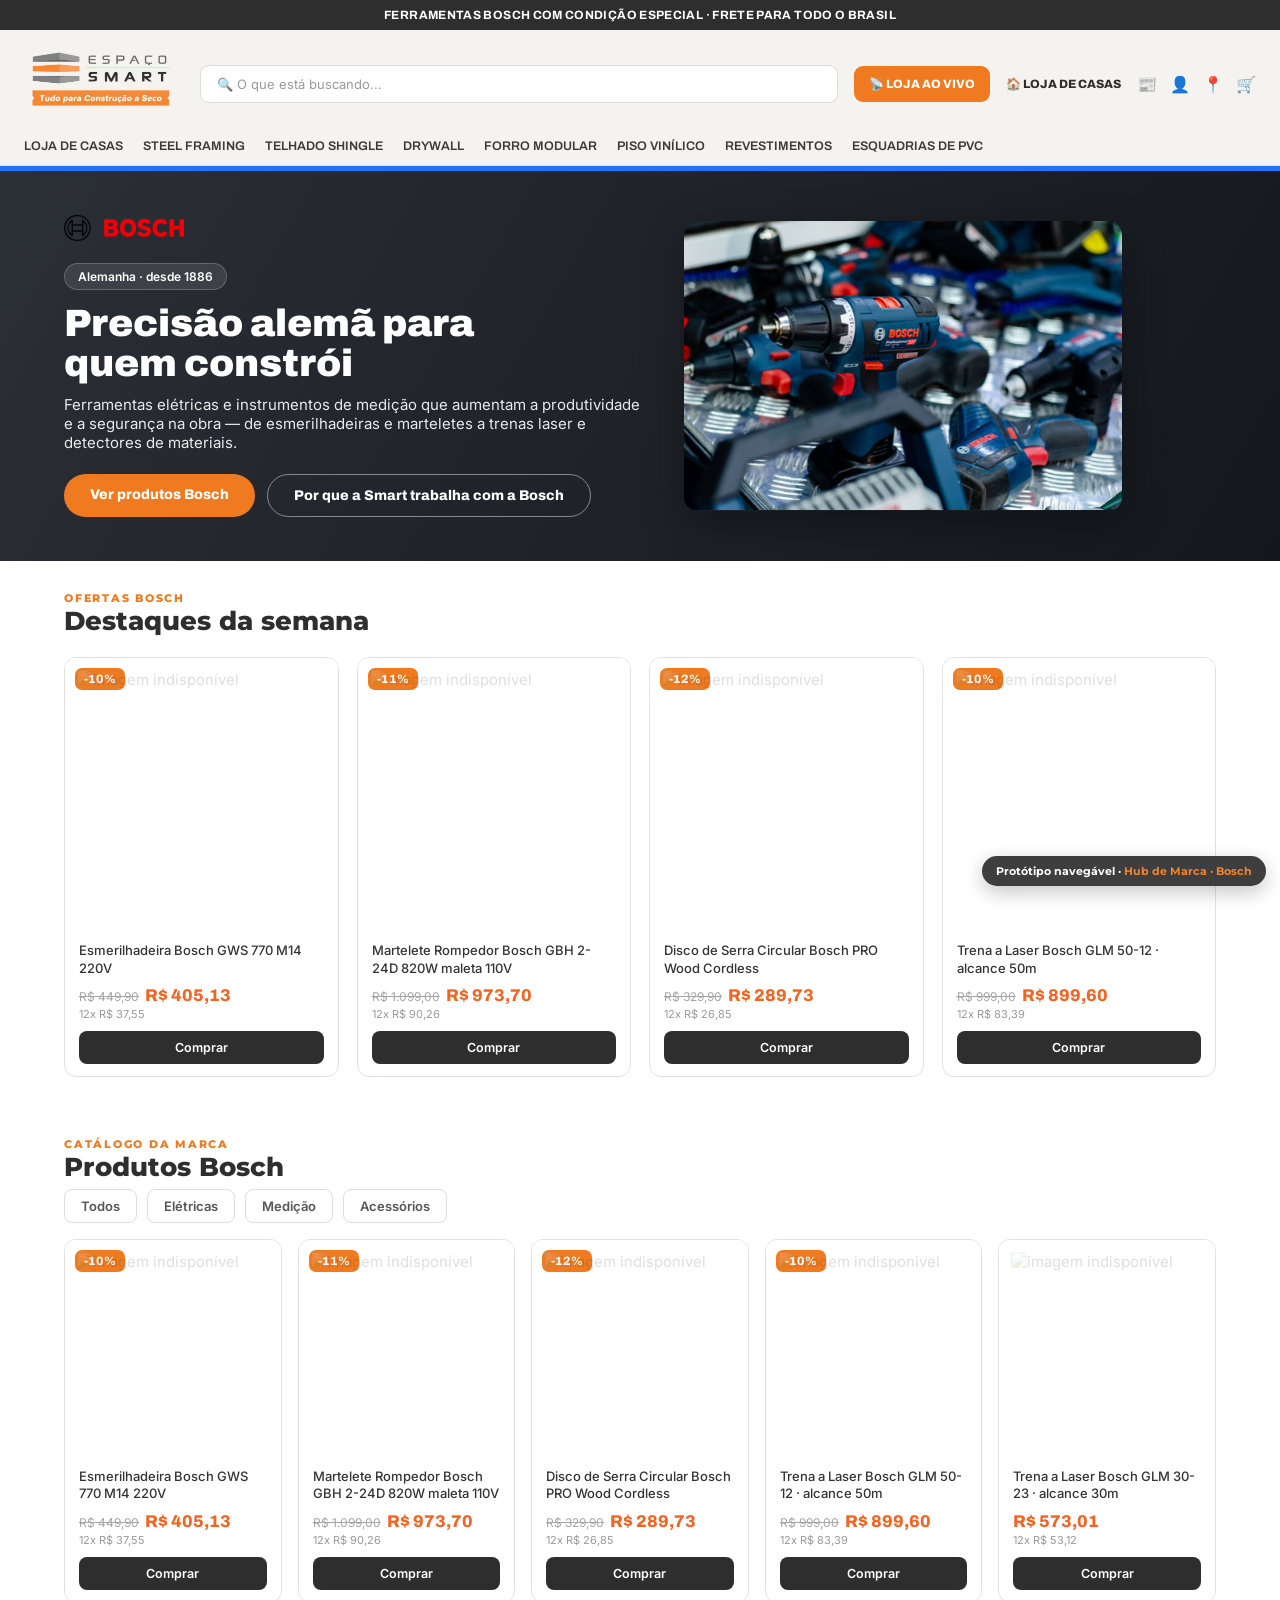
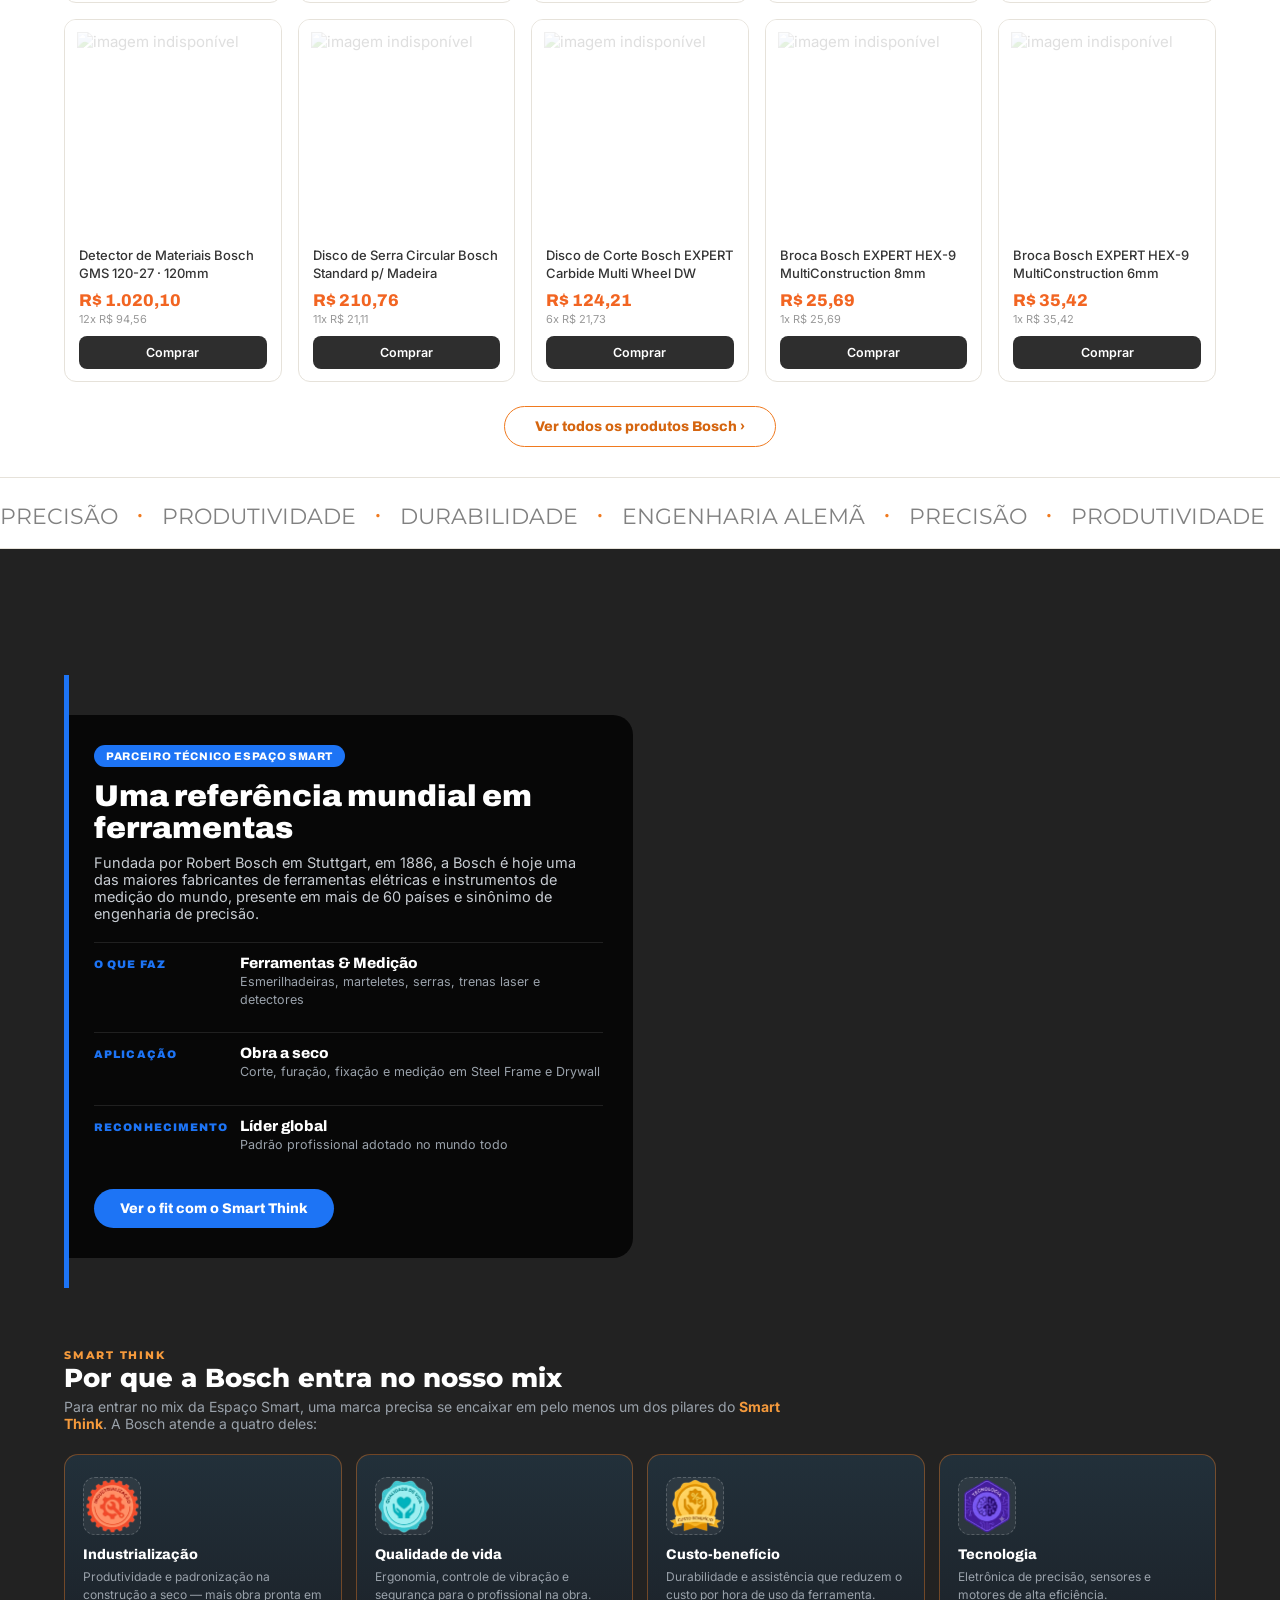
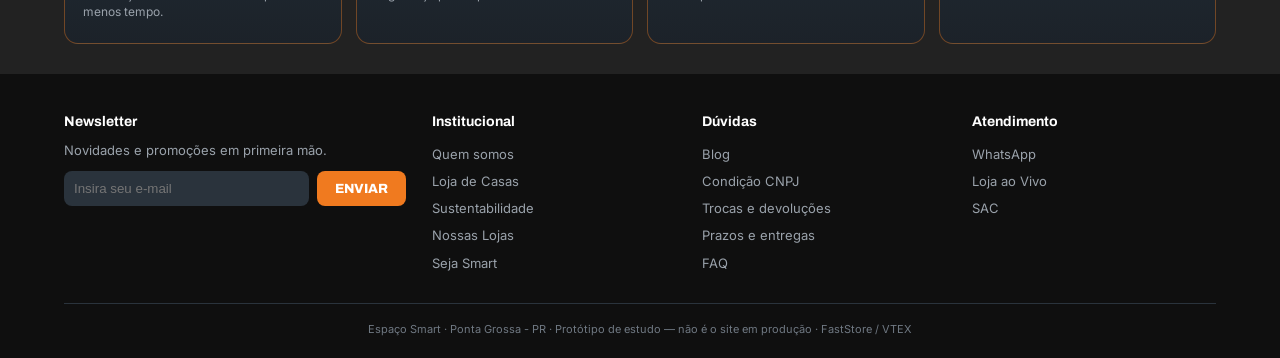
==== commit 283bc63e: "Redesign Site Smart" ====
--- a/marca-bosch/index.html
+++ b/marca-bosch/index.html
@@ -106,7 +106,7 @@
         <section class="pad">
           <div class="brand-story">
             <div class="bs-content">
-              <span class="pion">★ Parceiro técnico Espaço Smart</span>
+              <span class="pion">Parceiro técnico Espaço Smart</span>
               <h2>Uma referência mundial em ferramentas</h2>
               <p class="lead">
                 Fundada por Robert Bosch em Stuttgart, em 1886, a Bosch é hoje
--- a/marca-bosch/style.css
+++ b/marca-bosch/style.css
@@ -3,7 +3,7 @@
    Cor de destaque da marca via --brand (definida por classe no body).
    ===================================================================== */
 .brand-bosch {
-  --brand: #0a53c0;
+  --brand: #1d74f5;
 }
 .brand-owa {
   --brand: #ff0000;
@@ -176,7 +176,7 @@
 }
 .bs-content .pion {
   display: inline-block;
-  background: var(--laranja);
+  background: var(--brand);
   color: #fff;
   font-family: "Archivo";
   font-weight: 800;
@@ -219,7 +219,7 @@
   font-weight: 900;
   font-size: 11px;
   letter-spacing: 0.1em;
-  color: var(--laranja-2);
+  color: var(--brand);
   width: 130px;
   flex-shrink: 0;
 }
@@ -238,7 +238,7 @@
 }
 .brand-story .cta {
   display: inline-block;
-  background: var(--laranja);
+  background: var(--brand);
   color: #fff;
   font-family: "Archivo";
   font-weight: 800;
